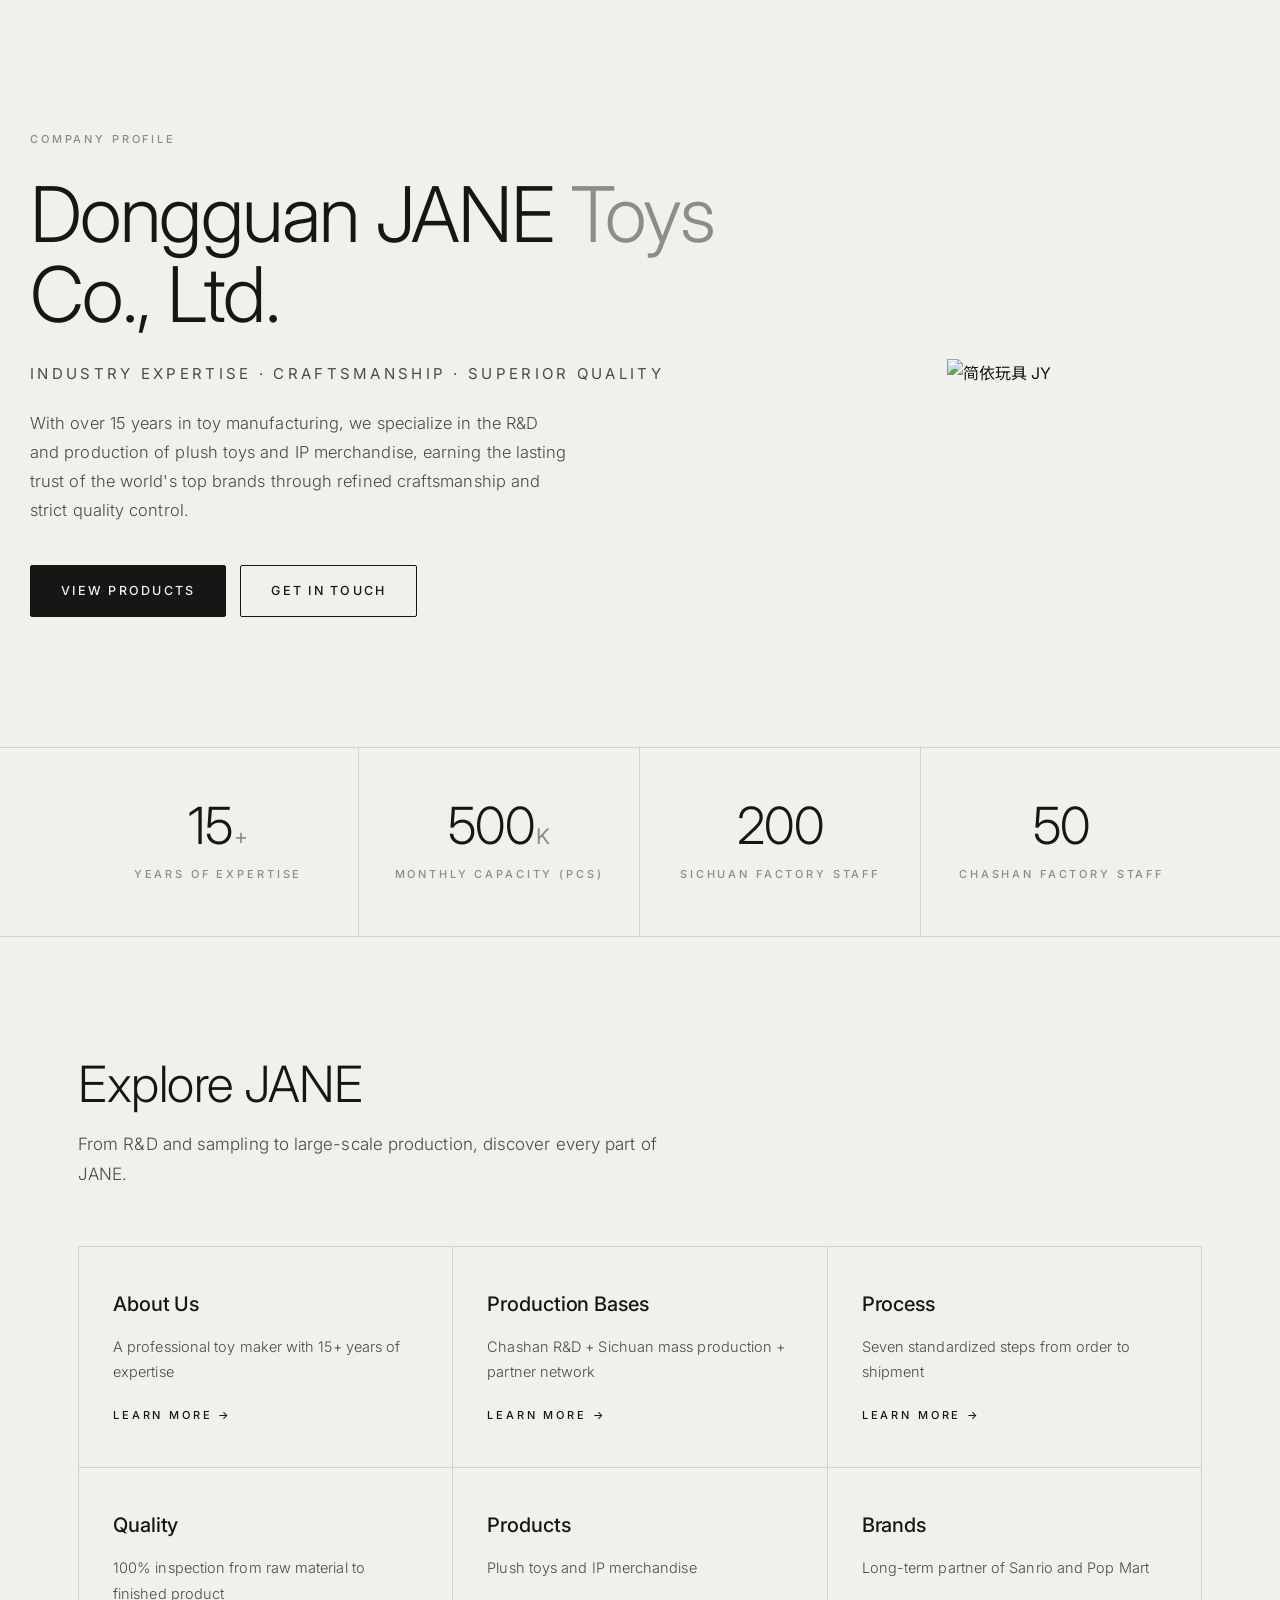
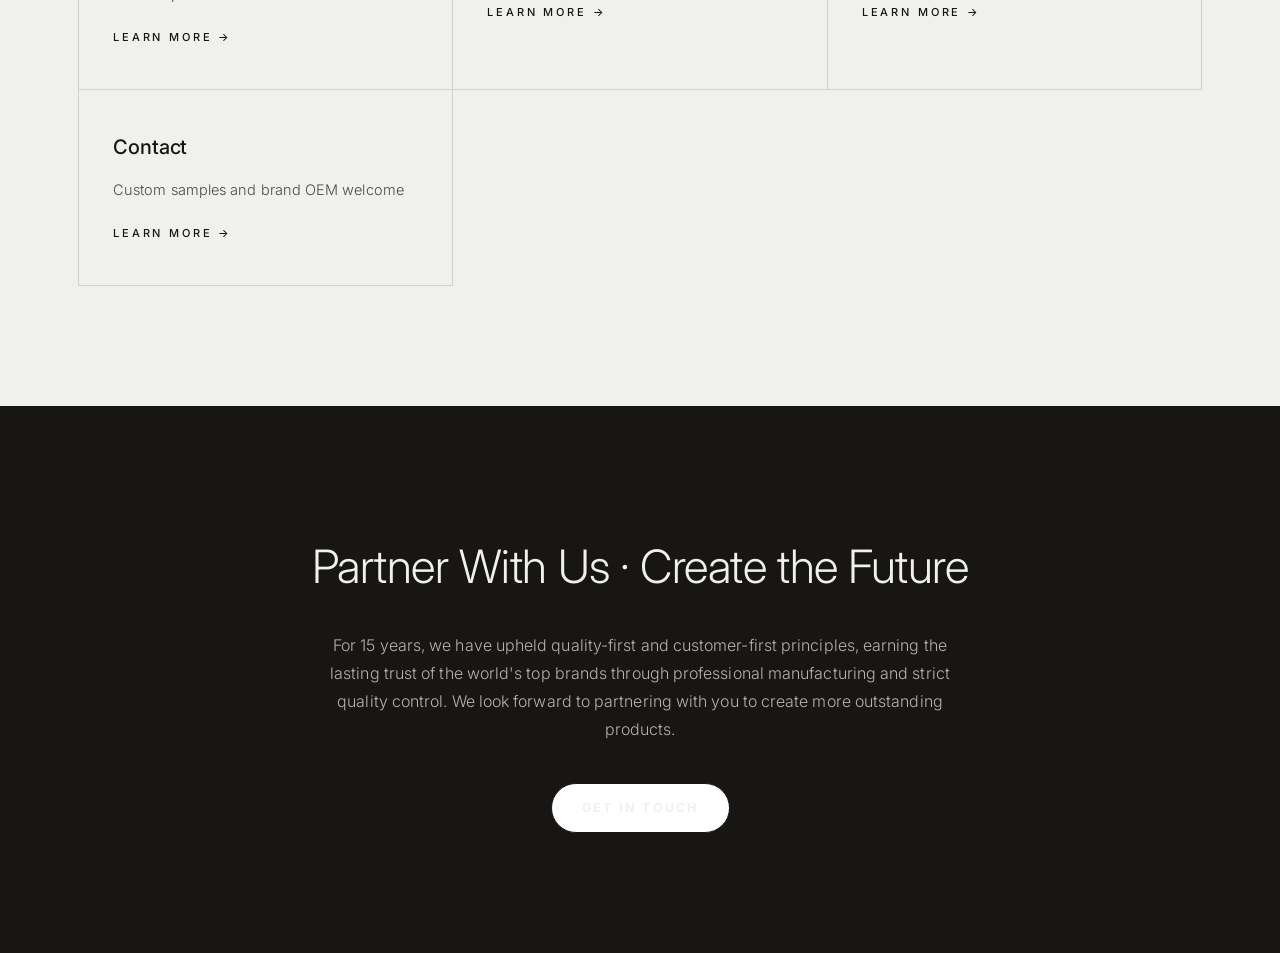
==== index.html @ 464ef5de "Prepare inquiry form for Formspree" ====
<!DOCTYPE html>
<html lang="zh-CN">
<head>
  <meta charset="UTF-8" />
  <meta name="viewport" content="width=device-width, initial-scale=1.0" />
  <title>东莞简依玩具有限公司 · 公司简介</title>
  <meta name="description" content="东莞简依玩具有限公司 — 深耕玩具制造15年，专注毛绒公仔与IP周边研发生产，Sanrio、Pop Mart 长期合作伙伴。" />
  <link rel="icon" href="assets/img/logo.svg" />
  <link rel="preconnect" href="https://fonts.googleapis.com" />
  <link rel="preconnect" href="https://fonts.gstatic.com" crossorigin />
  <link href="https://fonts.googleapis.com/css2?family=Inter:wght@300;400;500;600;700&family=Noto+Sans+SC:wght@300;400;500;700&family=Noto+Sans+JP:wght@300;400;500;700&display=swap" rel="stylesheet" />
  <link rel="stylesheet" href="styles.css?v=14" />
</head>
<body data-page="home">
  <div id="app-header"></div>

  <main>
    <!-- Hero -->
    <section id="home" class="hero">
      <div class="container hero-inner">
        <div class="hero-text">
          <p class="eyebrow" data-i18n="hero.eyebrow">公司简介</p>
          <h1 class="hero-title" data-i18n-html="hero.title">东莞简依<span class="accent">玩具</span>有限公司</h1>
          <p class="hero-slogan" data-i18n="hero.slogan">深耕行业 · 匠心制造 · 品质卓越</p>
          <p class="hero-sub" data-i18n="hero.sub">深耕玩具制造行业超过 15 年，专注毛绒公仔与 IP 周边产品的研发与生产，以精湛工艺与严格品质赢得全球顶级品牌的长期信任。</p>
          <div class="hero-actions">
            <a href="products.html" class="btn btn-primary" data-i18n="hero.btnProducts">查看产品</a>
            <a href="contact.html" class="btn btn-ghost" data-i18n="hero.btnContact">合作洽谈</a>
          </div>
        </div>
        <div class="hero-logo">
          <img src="assets/img/logo.svg" alt="简依玩具 JY" />
        </div>
      </div>
    </section>

    <!-- Stats -->
    <section class="stats-bar">
      <div class="container stats-grid">
        <div class="stat"><span class="stat-num" data-i18n-html="stat.num1">15<small>+</small></span><span class="stat-label" data-i18n="stat.label1">年专业经验</span></div>
        <div class="stat"><span class="stat-num" data-i18n-html="stat.num2">50<small>万</small></span><span class="stat-label" data-i18n="stat.label2">月产能 (件)</span></div>
        <div class="stat"><span class="stat-num" data-i18n-html="stat.num3">200<small>人</small></span><span class="stat-label" data-i18n="stat.label3">四川工厂人员</span></div>
        <div class="stat"><span class="stat-num" data-i18n-html="stat.num4">50<small>人</small></span><span class="stat-label" data-i18n="stat.label4">茶山工厂人员</span></div>
      </div>
    </section>

    <!-- Explore / section links -->
    <section class="section">
      <div class="container">
        <h2 class="section-title" data-i18n="home.exploreTitle">探索简依</h2>
        <p class="section-lead" data-i18n="home.exploreLead">从研发打样到大规模量产，了解简依的每一环。</p>
        <div class="cards">
          <a class="card explore-card" href="about.html"><div class="card-body"><h3 data-i18n="nav.about">关于我们</h3><p data-i18n="home.card.about">深耕玩具制造 15 年的专业厂商</p><span class="explore-more" data-i18n="home.more">了解更多 →</span></div></a>
          <a class="card explore-card" href="bases.html"><div class="card-body"><h3 data-i18n="nav.bases">生产基地</h3><p data-i18n="home.card.bases">茶山研发 + 四川量产 + 协作网络</p><span class="explore-more" data-i18n="home.more">了解更多 →</span></div></a>
          <a class="card explore-card" href="process.html"><div class="card-body"><h3 data-i18n="nav.process">生产流程</h3><p data-i18n="home.card.process">从需求确认到包装出货，七道标准工序</p><span class="explore-more" data-i18n="home.more">了解更多 →</span></div></a>
          <a class="card explore-card" href="quality.html"><div class="card-body"><h3 data-i18n="nav.quality">品质管理</h3><p data-i18n="home.card.quality">原料到成品，100% 全检把关</p><span class="explore-more" data-i18n="home.more">了解更多 →</span></div></a>
          <a class="card explore-card" href="products.html"><div class="card-body"><h3 data-i18n="nav.products">产品</h3><p data-i18n="home.card.products">毛绒公仔与 IP 周边产品</p><span class="explore-more" data-i18n="home.more">了解更多 →</span></div></a>
          <a class="card explore-card" href="brands.html"><div class="card-body"><h3 data-i18n="nav.brands">合作品牌</h3><p data-i18n="home.card.brands">Sanrio、Pop Mart 长期合作</p><span class="explore-more" data-i18n="home.more">了解更多 →</span></div></a>
          <a class="card explore-card" href="contact.html"><div class="card-body"><h3 data-i18n="nav.contact">联系我们</h3><p data-i18n="home.card.contact">欢迎来样定制与品牌代工</p><span class="explore-more" data-i18n="home.more">了解更多 →</span></div></a>
        </div>
      </div>
    </section>

    <!-- CTA band -->
    <section class="cta">
      <div class="container cta-inner">
        <h2 class="cta-title" data-i18n="cta.title">诚邀合作 · 共创未来</h2>
        <p class="cta-sub" data-i18n="cta.sub">15 年来，我们坚守品质为本、客户至上，以专业制造能力与严格品质管理赢得全球顶级品牌长期信赖。期待与您携手，共同创造更多优质产品。</p>
        <div class="hero-actions" style="justify-content:center">
          <a href="contact.html" class="btn contact-card-accent" style="background:#fff;padding:13px 30px;border-radius:999px;font-weight:700" data-i18n="hero.btnContact">合作洽谈</a>
        </div>
      </div>
    </section>
  </main>

  <div id="app-footer"></div>

  <script src="i18n.js?v=14"></script>
  <script src="layout.js?v=14"></script>
  <script src="script.js?v=14"></script>
  <script src="intro.js?v=14"></script>
</body>
</html>
---- styles.css ----
/* ============================================================
   JANE TOYS — Cool Minimal (light grey / black / restrained)
   monochrome · hairlines · generous whitespace · sans-serif
   ============================================================ */

:root{
  --paper:#f0f0ed;      /* cool off-white */
  --paper-2:#e8e8e4;
  --surface:#f7f7f5;    /* card surface */
  --ink:#171614;        /* near-black */
  --ink-2:#4b4a45;
  --mute:#8d8c85;
  --line:rgba(23,22,20,.14);
  --line-2:rgba(23,22,20,.08);
  --accent:#171614;     /* monochrome accent = ink */
  --radius:2px;
  --maxw:1220px;
  --ff:"Inter","Noto Sans SC","Noto Sans JP",-apple-system,sans-serif;
}
:root[data-theme="dark"]{
  --paper:#121211;
  --paper-2:#1a1a18;
  --surface:#1a1a18;
  --ink:#f1efe9;
  --ink-2:#c3c1ba;
  --mute:#87857e;
  --line:rgba(241,239,233,.16);
  --line-2:rgba(241,239,233,.08);
  --accent:#f1efe9;
}

*{box-sizing:border-box;margin:0;padding:0}
html{scroll-behavior:smooth}
body{
  background:var(--paper);
  color:var(--ink);
  font-family:var(--ff);
  font-weight:400;
  line-height:1.75;
  -webkit-font-smoothing:antialiased;
  letter-spacing:.005em;
}
img{max-width:100%;display:block}
a{color:inherit;text-decoration:none}
.container{max-width:var(--maxw);margin:0 auto;padding:0 48px}
@media(max-width:640px){.container{padding:0 26px}}

/* ---------- shared type ---------- */
.eyebrow,.section-index,.card-tag,.explore-more,.stat-label,.p-en{
  font-weight:500;text-transform:uppercase;letter-spacing:.26em;font-size:11px;color:var(--mute);
}
.section-title{
  font-weight:300;font-size:clamp(30px,4vw,50px);line-height:1.1;letter-spacing:-.01em;
}
.section-lead{max-width:620px;color:var(--ink-2);font-weight:300;font-size:17px;margin-top:18px}

/* ---------- buttons ---------- */
.btn{
  display:inline-block;font-family:var(--ff);font-weight:500;font-size:12.5px;
  text-transform:uppercase;letter-spacing:.18em;padding:14px 30px;border-radius:var(--radius);
  border:1px solid var(--ink);cursor:pointer;transition:.25s ease;
}
.btn-primary{background:var(--ink);color:var(--paper)}
.btn-primary:hover{background:transparent;color:var(--ink)}
.btn-ghost{background:transparent;color:var(--ink)}
.btn-ghost:hover{background:var(--ink);color:var(--paper)}

/* ============================================================
   HEADER
   ============================================================ */
.site-header{
  position:sticky;top:0;z-index:50;background:color-mix(in srgb,var(--paper) 88%, transparent);
  backdrop-filter:blur(14px);-webkit-backdrop-filter:blur(14px);
  border-bottom:1px solid var(--line);
}
.nav{display:flex;align-items:center;justify-content:space-between;height:74px}
.brand{display:flex;align-items:center;gap:12px}
.brand-logo{width:38px;height:38px;object-fit:contain}
.brand-name{display:flex;flex-direction:column;line-height:1.1;font-weight:600;font-size:17px;letter-spacing:.02em}
.brand-name small{font-weight:400;font-size:9px;letter-spacing:.34em;color:var(--mute);text-transform:uppercase;margin-top:3px}

.nav-links{list-style:none;display:flex;align-items:center;gap:30px}
.nav-links > li > a{
  font-weight:400;font-size:13px;letter-spacing:.06em;color:var(--ink-2);padding:6px 0;position:relative;transition:color .2s;
}
.nav-links > li > a:hover{color:var(--ink)}
.nav-links > li > a.active{color:var(--ink)}
.nav-links > li > a.active::after{
  content:"";position:absolute;left:0;right:0;bottom:-2px;height:1px;background:var(--ink);
}
.nav-controls{display:flex;align-items:center;gap:16px;margin-left:6px}
.lang-switch{display:flex;gap:2px;border:1px solid var(--line);border-radius:999px;padding:3px}
.lang-btn{
  border:none;background:transparent;color:var(--mute);font-family:var(--ff);font-size:12px;font-weight:500;
  padding:5px 11px;border-radius:999px;cursor:pointer;letter-spacing:.04em;transition:.2s;
}
.lang-btn.active{background:var(--ink);color:var(--paper)}
.theme-toggle{
  border:1px solid var(--line);background:transparent;width:34px;height:34px;border-radius:50%;
  cursor:pointer;font-size:14px;line-height:1;display:flex;align-items:center;justify-content:center;
}
.nav-toggle{display:none;flex-direction:column;gap:5px;background:none;border:none;cursor:pointer;padding:8px}
.nav-toggle span{width:24px;height:1.5px;background:var(--ink);transition:.25s}

@media(max-width:900px){
  .nav-toggle{display:flex}
  .nav-links{
    position:absolute;top:74px;left:0;right:0;background:var(--paper);border-bottom:1px solid var(--line);
    flex-direction:column;align-items:flex-start;gap:0;padding:12px 26px 22px;
    max-height:0;overflow:hidden;transition:max-height .35s ease;
  }
  .nav-links.open{max-height:560px}
  .nav-links > li{width:100%}
  .nav-links > li > a{display:block;padding:13px 0;font-size:15px;border-bottom:1px solid var(--line-2)}
  .nav-controls{padding-top:16px}
}

/* ============================================================
   HERO
   ============================================================ */
.hero{border-bottom:1px solid var(--line)}
.hero-inner{display:grid;grid-template-columns:1.35fr .65fr;gap:60px;align-items:center;
  padding:clamp(60px,11vw,130px) 0}
.eyebrow{display:block;margin-bottom:26px}
.hero-title{font-weight:300;font-size:clamp(38px,6vw,78px);line-height:1.04;letter-spacing:-.02em}
.hero-title .accent{color:var(--mute);font-weight:300}
.hero-slogan{margin-top:26px;font-weight:400;font-size:15px;letter-spacing:.22em;text-transform:uppercase;color:var(--ink-2)}
.hero-sub{margin-top:22px;max-width:540px;color:var(--ink-2);font-weight:300;font-size:16.5px}
.hero-actions{display:flex;gap:14px;margin-top:40px;flex-wrap:wrap}
.hero-logo{display:flex;justify-content:center;align-items:center}
.hero-logo img{width:min(230px,68%);height:auto;object-fit:contain}
@media(max-width:820px){
  .hero-inner{grid-template-columns:1fr;gap:36px}
  .hero-logo{order:-1;justify-content:flex-start}
  .hero-logo img{width:130px}
}

/* ============================================================
   STATS
   ============================================================ */
.stats-bar{border-bottom:1px solid var(--line)}
.stats-grid{display:grid;grid-template-columns:repeat(4,1fr)}
.stat{padding:52px 30px;text-align:center;border-right:1px solid var(--line)}
.stat:last-child{border-right:none}
.stat-num{display:block;font-weight:300;font-size:clamp(34px,4vw,52px);letter-spacing:-.01em;line-height:1}
.stat-num small{font-size:.42em;font-weight:400;color:var(--mute);margin-left:2px;letter-spacing:0}
.stat-label{display:block;margin-top:14px}
@media(max-width:720px){
  .stats-grid{grid-template-columns:1fr 1fr}
  .stat{border-bottom:1px solid var(--line)}
  .stat:nth-child(2){border-right:none}
}

/* ============================================================
   SECTION scaffold
   ============================================================ */
.section{padding:clamp(70px,10vw,120px) 0}
.section-index{display:block;margin-bottom:18px}
.subsection-title{font-weight:300;font-size:26px;margin:80px 0 30px;letter-spacing:-.01em}

/* ============================================================
   CARDS (generic / explore / bases / quality / terms)
   ============================================================ */
.cards{display:grid;grid-template-columns:repeat(3,1fr);gap:0;margin-top:56px;
  border-top:1px solid var(--line);border-left:1px solid var(--line)}
.card{
  background:transparent;border-right:1px solid var(--line);border-bottom:1px solid var(--line);
  transition:background .25s ease;
}
.card:hover{background:var(--surface)}
.card-body{padding:40px 34px}
.card-body h3{font-weight:500;font-size:20px;letter-spacing:-.005em}
.card-body p{color:var(--ink-2);font-weight:300;font-size:14.5px;margin-top:12px}
.card-tag{display:block;margin-bottom:16px}
.scale{color:var(--mute)!important;font-weight:400!important;font-size:12.5px!important;
  letter-spacing:.04em;margin-top:6px!important}

/* explore cards (home) */
.explore-card{display:block}
.explore-more{display:inline-block;margin-top:22px;color:var(--ink)}

@media(max-width:900px){.cards{grid-template-columns:1fr 1fr}}
@media(max-width:600px){.cards{grid-template-columns:1fr}}

/* ============================================================
   ABOUT
   ============================================================ */
.about-grid{display:grid;grid-template-columns:1fr 1fr;gap:64px;margin-top:56px;align-items:start}
.about-text p{color:var(--ink-2);font-weight:300;font-size:16.5px;margin-bottom:22px}
.about-text strong{font-weight:600;color:var(--ink)}
.tag-list{list-style:none;display:flex;flex-wrap:wrap;gap:10px;margin-top:30px}
.tag-list li{
  font-size:12px;letter-spacing:.08em;color:var(--ink-2);
  border:1px solid var(--line);border-radius:999px;padding:7px 16px;
}
.about-photo{margin:0}
.about-photo img{width:100%;aspect-ratio:4/3;object-fit:cover;border-radius:var(--radius);filter:grayscale(.15)}
.about-photo figcaption{margin-top:12px;font-size:11px;letter-spacing:.24em;text-transform:uppercase;color:var(--mute)}
@media(max-width:820px){.about-grid{grid-template-columns:1fr;gap:36px}}

/* ============================================================
   GALLERY
   ============================================================ */
.gallery{display:grid;grid-template-columns:repeat(4,1fr);gap:4px}
.gallery figure{margin:0;position:relative;overflow:hidden;aspect-ratio:4/5;background:var(--paper-2)}
.gallery img{width:100%;height:100%;object-fit:cover;filter:grayscale(.2);transition:transform 1s ease,filter .5s ease}
.gallery figure:hover img{transform:scale(1.05);filter:grayscale(0)}
.gallery figcaption{
  position:absolute;left:16px;bottom:14px;color:#fff;z-index:2;
  font-size:11px;letter-spacing:.14em;text-transform:uppercase;font-weight:500;
}
.gallery figure::after{content:"";position:absolute;inset:0;background:linear-gradient(180deg,transparent 55%,rgba(0,0,0,.5))}
@media(max-width:820px){.gallery{grid-template-columns:1fr 1fr}}

/* ============================================================
   PROCESS — editorial numbered flow
   ============================================================ */
.process-flow{
  list-style:none;display:grid;grid-template-columns:repeat(7,1fr);
  margin-top:64px;border-top:1px solid var(--ink);
}
.process-flow li{
  position:relative;padding:30px 16px 40px;border-right:1px solid var(--line);
}
.process-flow li:last-child{border-right:none}
.process-flow li::before{
  content:"";position:absolute;top:-4px;left:0;width:7px;height:7px;border-radius:50%;background:var(--ink);
}
.step-no{display:block;font-weight:200;font-size:40px;letter-spacing:.01em;color:var(--ink)}
.step-name{display:block;margin-top:26px;font-weight:500;font-size:15px;letter-spacing:.01em}
@media(max-width:900px){
  .process-flow{grid-template-columns:1fr 1fr}
  .process-flow li{border-right:none;border-bottom:1px solid var(--line)}
  .process-flow li:nth-child(odd){border-right:1px solid var(--line)}
}
@media(max-width:520px){.process-flow{grid-template-columns:1fr}.process-flow li:nth-child(odd){border-right:none}}

/* ============================================================
   PRODUCTS
   ============================================================ */
.product-grid{display:grid;grid-template-columns:repeat(4,1fr);gap:4px;margin-top:56px}
.product{margin:0}
.product-img{position:relative;overflow:hidden;aspect-ratio:3/4;background:var(--paper-2)}
.product-img img{width:100%;height:100%;object-fit:cover;filter:grayscale(.12);transition:transform 1s ease,filter .5s}
.product:hover .product-img img{transform:scale(1.05);filter:grayscale(0)}
.product figcaption{padding:16px 2px 0;display:flex;flex-direction:column;gap:4px}
.p-cn{font-weight:500;font-size:15px}
.p-en{color:var(--mute)}
@media(max-width:820px){.product-grid{grid-template-columns:1fr 1fr}}

/* ============================================================
   BRANDS
   ============================================================ */
.brand-grid{display:grid;grid-template-columns:1fr 1fr;gap:0;margin-top:56px;
  border-top:1px solid var(--line);border-left:1px solid var(--line)}
.brand-card{border-right:1px solid var(--line);border-bottom:1px solid var(--line);padding:46px 40px}
.brand-name-lg{font-weight:400;font-size:30px;letter-spacing:-.01em}
.brand-name-lg span{color:var(--mute);font-size:.6em;margin-left:10px;letter-spacing:.02em}
.brand-info{margin-top:30px;display:grid;gap:0}
.brand-info > div{display:grid;grid-template-columns:130px 1fr;gap:20px;padding:16px 0;border-top:1px solid var(--line-2)}
.brand-info dt{font-size:11px;letter-spacing:.2em;text-transform:uppercase;color:var(--mute);font-weight:500}
.brand-info dd{color:var(--ink-2);font-weight:300;font-size:14.5px}
@media(max-width:760px){.brand-grid{grid-template-columns:1fr}}

/* ============================================================
   BUSINESS FLOW (contact)
   ============================================================ */
.biz-flow{list-style:none;margin-top:56px;border-top:1px solid var(--line)}
.biz-flow li{display:grid;grid-template-columns:90px 1fr;gap:30px;align-items:start;
  padding:34px 0;border-bottom:1px solid var(--line)}
.biz-no{font-weight:200;font-size:44px;line-height:1;color:var(--ink)}
.biz-body h3{font-weight:500;font-size:19px}
.biz-body p{color:var(--ink-2);font-weight:300;font-size:15px;margin-top:8px;max-width:640px}
@media(max-width:560px){.biz-flow li{grid-template-columns:60px 1fr;gap:18px}.biz-no{font-size:32px}}

/* terms cards reuse .cards/.card */
.term-value{color:var(--ink)!important;font-weight:400!important;font-size:15px!important;margin-top:10px!important}

/* ============================================================
   INQUIRY FORM
   ============================================================ */
.glass{background:transparent}
.inquiry-form{margin-top:48px;border-top:1px solid var(--line);padding-top:40px}
.form-grid{display:grid;grid-template-columns:1fr 1fr;gap:30px 40px}
.inquiry-form label{display:flex;flex-direction:column;gap:10px}
.inquiry-form label span{font-size:11px;letter-spacing:.2em;text-transform:uppercase;color:var(--mute);font-weight:500}
.inquiry-form input,.inquiry-form textarea{
  font-family:var(--ff);font-size:15px;color:var(--ink);background:transparent;
  border:none;border-bottom:1px solid var(--line);padding:8px 0;transition:border-color .25s;resize:vertical;
}
.inquiry-form input:focus,.inquiry-form textarea:focus{outline:none;border-color:var(--ink)}
.form-wide{grid-column:1/-1}
.inquiry-form button{margin-top:36px}
.form-status{min-height:20px;margin-top:16px;font-size:13px;font-weight:400}
.form-status[data-status="success"]{color:#27724a}
.form-status[data-status="error"]{color:#b13a2f}
.form-note{margin-top:18px;font-size:12.5px;color:var(--mute);font-weight:300}
@media(max-width:640px){.form-grid{grid-template-columns:1fr}}

/* ============================================================
   FAQ
   ============================================================ */
.faq-list{margin-top:48px;border-top:1px solid var(--line)}
.faq-item{border-bottom:1px solid var(--line)}
.faq-item summary{
  list-style:none;cursor:pointer;padding:26px 40px 26px 0;position:relative;
  font-weight:500;font-size:17px;
}
.faq-item summary::-webkit-details-marker{display:none}
.faq-item summary::after{content:"+";position:absolute;right:4px;top:24px;font-weight:300;font-size:22px;color:var(--mute);transition:transform .25s}
.faq-item[open] summary::after{content:"\2013"}
.faq-item p{padding:0 40px 28px 0;color:var(--ink-2);font-weight:300;font-size:15px;margin-top:-6px}

/* ============================================================
   CTA
   ============================================================ */
.cta{background:var(--ink);color:var(--paper);padding:clamp(70px,10vw,120px) 0}
.cta-inner{text-align:center;max-width:820px;margin:0 auto}
.cta-title{font-weight:300;font-size:clamp(28px,4vw,46px);letter-spacing:-.01em;color:var(--paper)}
.cta-sub{margin:24px auto 0;color:color-mix(in srgb,var(--paper) 72%,transparent);font-weight:300;font-size:16px;max-width:640px}
.cta .hero-actions{justify-content:center;margin-top:40px}

/* contact CTA cards (contact page bottom) */
.contact-cards{display:flex;justify-content:center;margin-top:44px}
.contact-cards-single{max-width:460px;margin-inline:auto}
.contact-card{
  border:1px solid color-mix(in srgb,var(--paper) 30%,transparent);border-radius:var(--radius);
  padding:40px 44px;text-align:center;width:100%;
}
.contact-card h3{font-weight:500;font-size:14px;letter-spacing:.18em;text-transform:uppercase;color:color-mix(in srgb,var(--paper) 70%,transparent)}
.contact-email{margin:16px 0 14px}
.contact-email a{font-weight:300;font-size:20px;letter-spacing:.02em;color:var(--paper);
  border-bottom:1px solid color-mix(in srgb,var(--paper) 40%,transparent);padding-bottom:4px}
.contact-tag{font-size:11px;letter-spacing:.18em;text-transform:uppercase;color:color-mix(in srgb,var(--paper) 55%,transparent)}

/* ============================================================
   FOOTER
   ============================================================ */
.site-footer{border-top:1px solid var(--line);padding:56px 0}
.footer-inner{display:flex;align-items:center;justify-content:space-between;gap:24px;flex-wrap:wrap}
.footer-brand{display:flex;align-items:center;gap:14px;font-weight:500;font-size:15px}
.footer-logo{width:30px;height:30px;object-fit:contain}
.footer-copy{font-size:11.5px;letter-spacing:.14em;text-transform:uppercase;color:var(--mute)}

/* ============================================================
   LOGO — dark theme adapts monochrome emblem
   ============================================================ */
:root[data-theme="dark"] .brand-logo,
:root[data-theme="dark"] .footer-logo,
:root[data-theme="dark"] .hero-logo img{filter:invert(1)}

/* ============================================================
   INTRO logo animation (home) — calm, minimal
   ============================================================ */
.intro-overlay{position:fixed;inset:0;z-index:9999;display:grid;place-items:center;pointer-events:none}
.intro-overlay.fade{opacity:0;transition:opacity .5s ease}
.intro-logo{width:min(230px,46vw);height:auto;will-change:transform,opacity}
:root[data-theme="dark"] .intro-logo{filter:invert(1)}
@media(prefers-reduced-motion:reduce){.intro-overlay{display:none}}
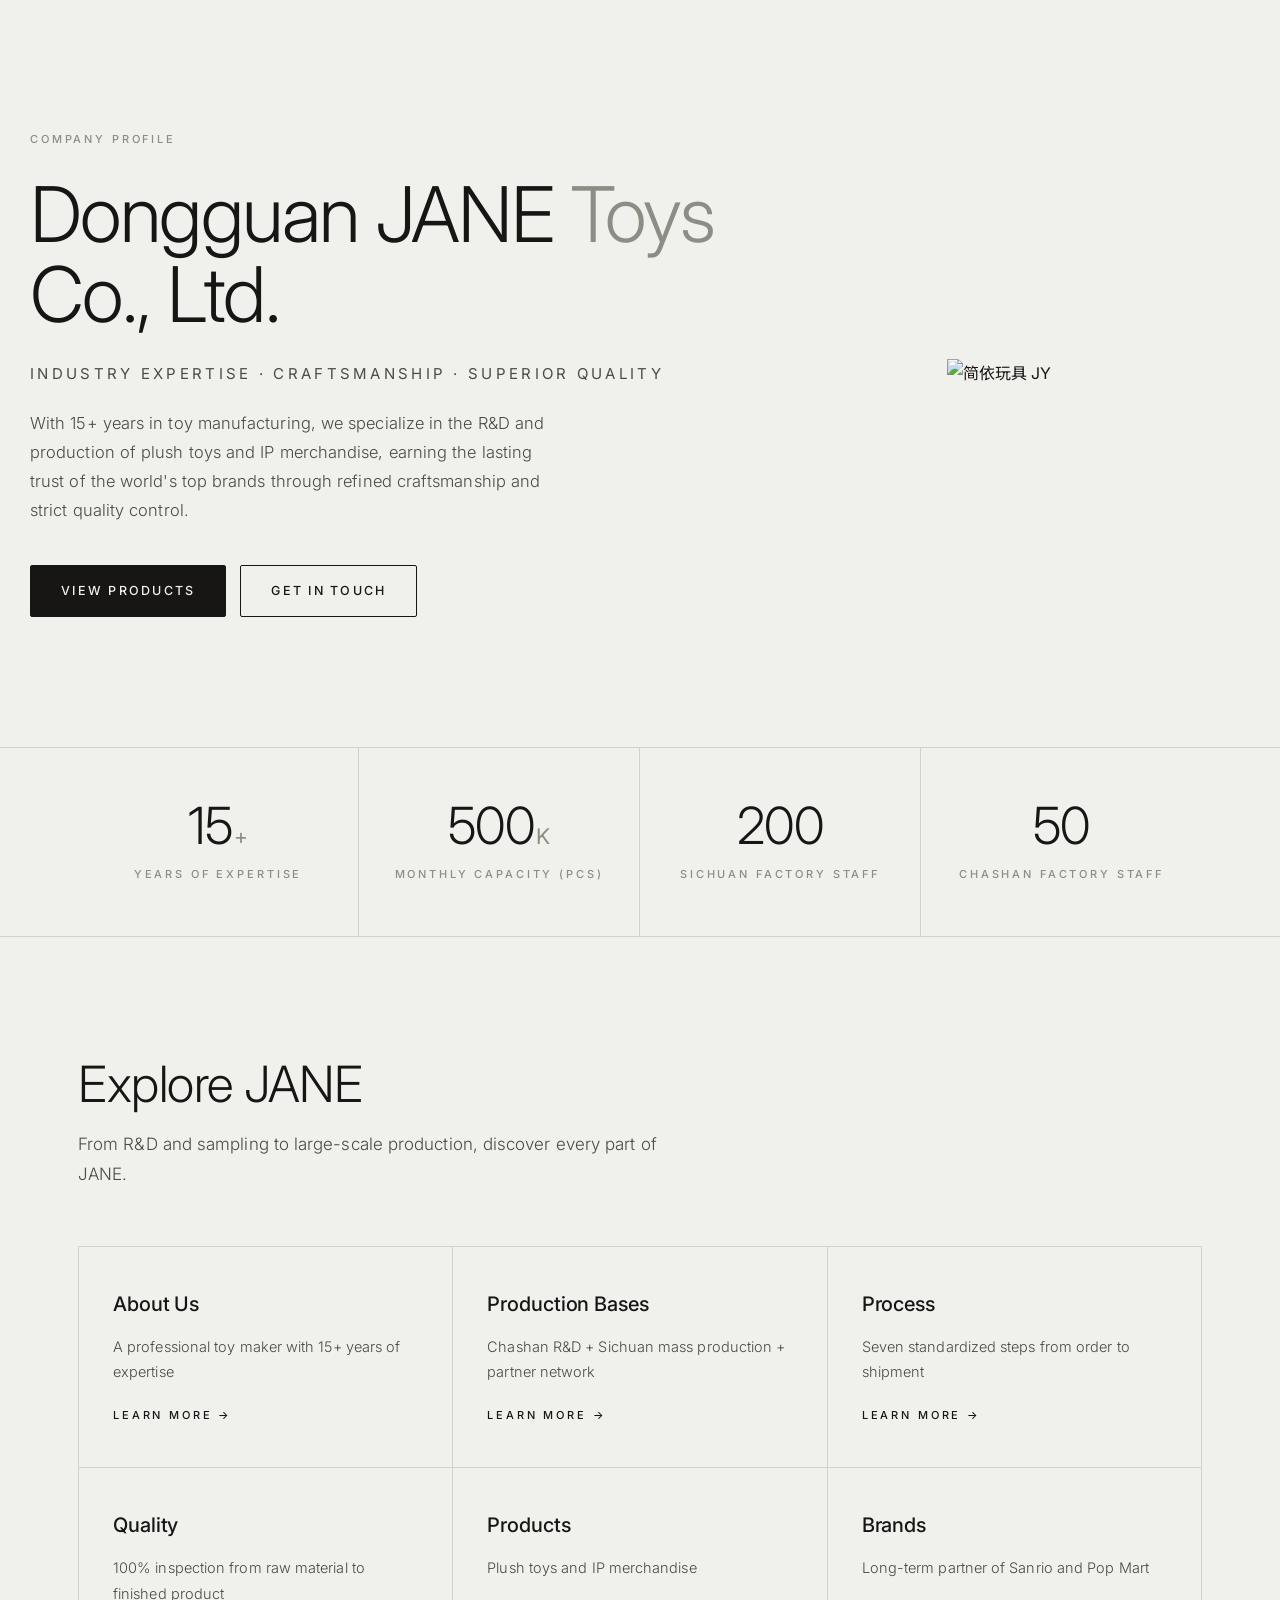
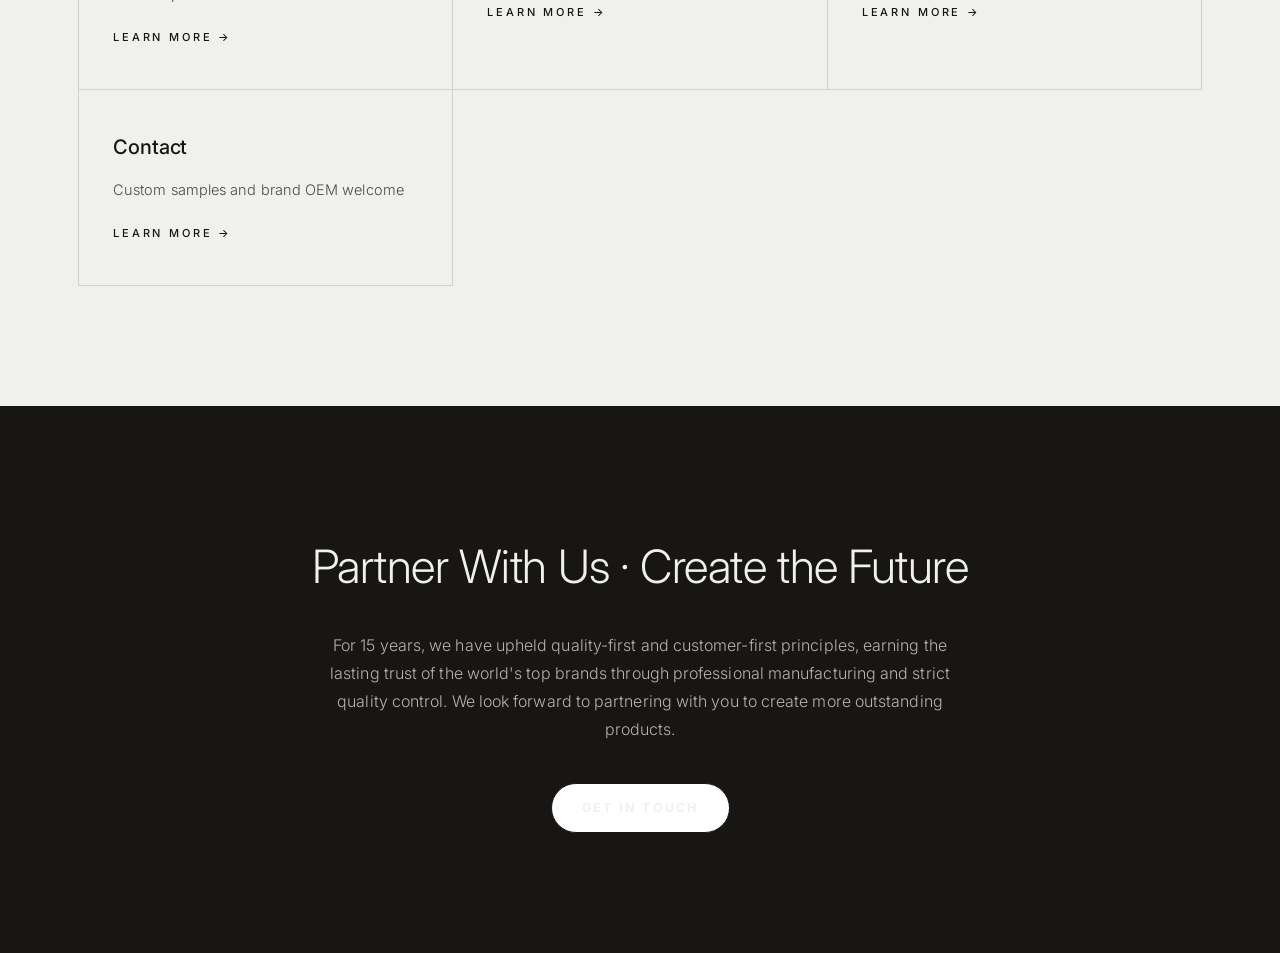
==== commit bccd7d4e: "Apply multilingual copy corrections" ====
--- a/index.html
+++ b/index.html
@@ -9,7 +9,7 @@
   <link rel="preconnect" href="https://fonts.googleapis.com" />
   <link rel="preconnect" href="https://fonts.gstatic.com" crossorigin />
   <link href="https://fonts.googleapis.com/css2?family=Inter:wght@300;400;500;600;700&family=Noto+Sans+SC:wght@300;400;500;700&family=Noto+Sans+JP:wght@300;400;500;700&display=swap" rel="stylesheet" />
-  <link rel="stylesheet" href="styles.css?v=14" />
+  <link rel="stylesheet" href="styles.css?v=16" />
 </head>
 <body data-page="home">
   <div id="app-header"></div>
@@ -22,7 +22,7 @@
           <p class="eyebrow" data-i18n="hero.eyebrow">公司简介</p>
           <h1 class="hero-title" data-i18n-html="hero.title">东莞简依<span class="accent">玩具</span>有限公司</h1>
           <p class="hero-slogan" data-i18n="hero.slogan">深耕行业 · 匠心制造 · 品质卓越</p>
-          <p class="hero-sub" data-i18n="hero.sub">深耕玩具制造行业超过 15 年，专注毛绒公仔与 IP 周边产品的研发与生产，以精湛工艺与严格品质赢得全球顶级品牌的长期信任。</p>
+          <p class="hero-sub" data-i18n="hero.sub">深耕玩具制造行业 15 余载，专注毛绒公仔与 IP 周边产品的研发与生产，以精湛工艺与严格品质赢得全球顶级品牌的长期信任。</p>
           <div class="hero-actions">
             <a href="products.html" class="btn btn-primary" data-i18n="hero.btnProducts">查看产品</a>
             <a href="contact.html" class="btn btn-ghost" data-i18n="hero.btnContact">合作洽谈</a>
@@ -50,7 +50,7 @@
         <h2 class="section-title" data-i18n="home.exploreTitle">探索简依</h2>
         <p class="section-lead" data-i18n="home.exploreLead">从研发打样到大规模量产，了解简依的每一环。</p>
         <div class="cards">
-          <a class="card explore-card" href="about.html"><div class="card-body"><h3 data-i18n="nav.about">关于我们</h3><p data-i18n="home.card.about">深耕玩具制造 15 年的专业厂商</p><span class="explore-more" data-i18n="home.more">了解更多 →</span></div></a>
+          <a class="card explore-card" href="about.html"><div class="card-body"><h3 data-i18n="nav.about">关于我们</h3><p data-i18n="home.card.about">深耕玩具制造 15 余载的专业厂商</p><span class="explore-more" data-i18n="home.more">了解更多 →</span></div></a>
           <a class="card explore-card" href="bases.html"><div class="card-body"><h3 data-i18n="nav.bases">生产基地</h3><p data-i18n="home.card.bases">茶山研发 + 四川量产 + 协作网络</p><span class="explore-more" data-i18n="home.more">了解更多 →</span></div></a>
           <a class="card explore-card" href="process.html"><div class="card-body"><h3 data-i18n="nav.process">生产流程</h3><p data-i18n="home.card.process">从需求确认到包装出货，七道标准工序</p><span class="explore-more" data-i18n="home.more">了解更多 →</span></div></a>
           <a class="card explore-card" href="quality.html"><div class="card-body"><h3 data-i18n="nav.quality">品质管理</h3><p data-i18n="home.card.quality">原料到成品，100% 全检把关</p><span class="explore-more" data-i18n="home.more">了解更多 →</span></div></a>
@@ -75,9 +75,9 @@
 
   <div id="app-footer"></div>
 
-  <script src="i18n.js?v=14"></script>
-  <script src="layout.js?v=14"></script>
-  <script src="script.js?v=14"></script>
-  <script src="intro.js?v=14"></script>
+  <script src="i18n.js?v=16"></script>
+  <script src="layout.js?v=16"></script>
+  <script src="script.js?v=16"></script>
+  <script src="intro.js?v=16"></script>
 </body>
 </html>
